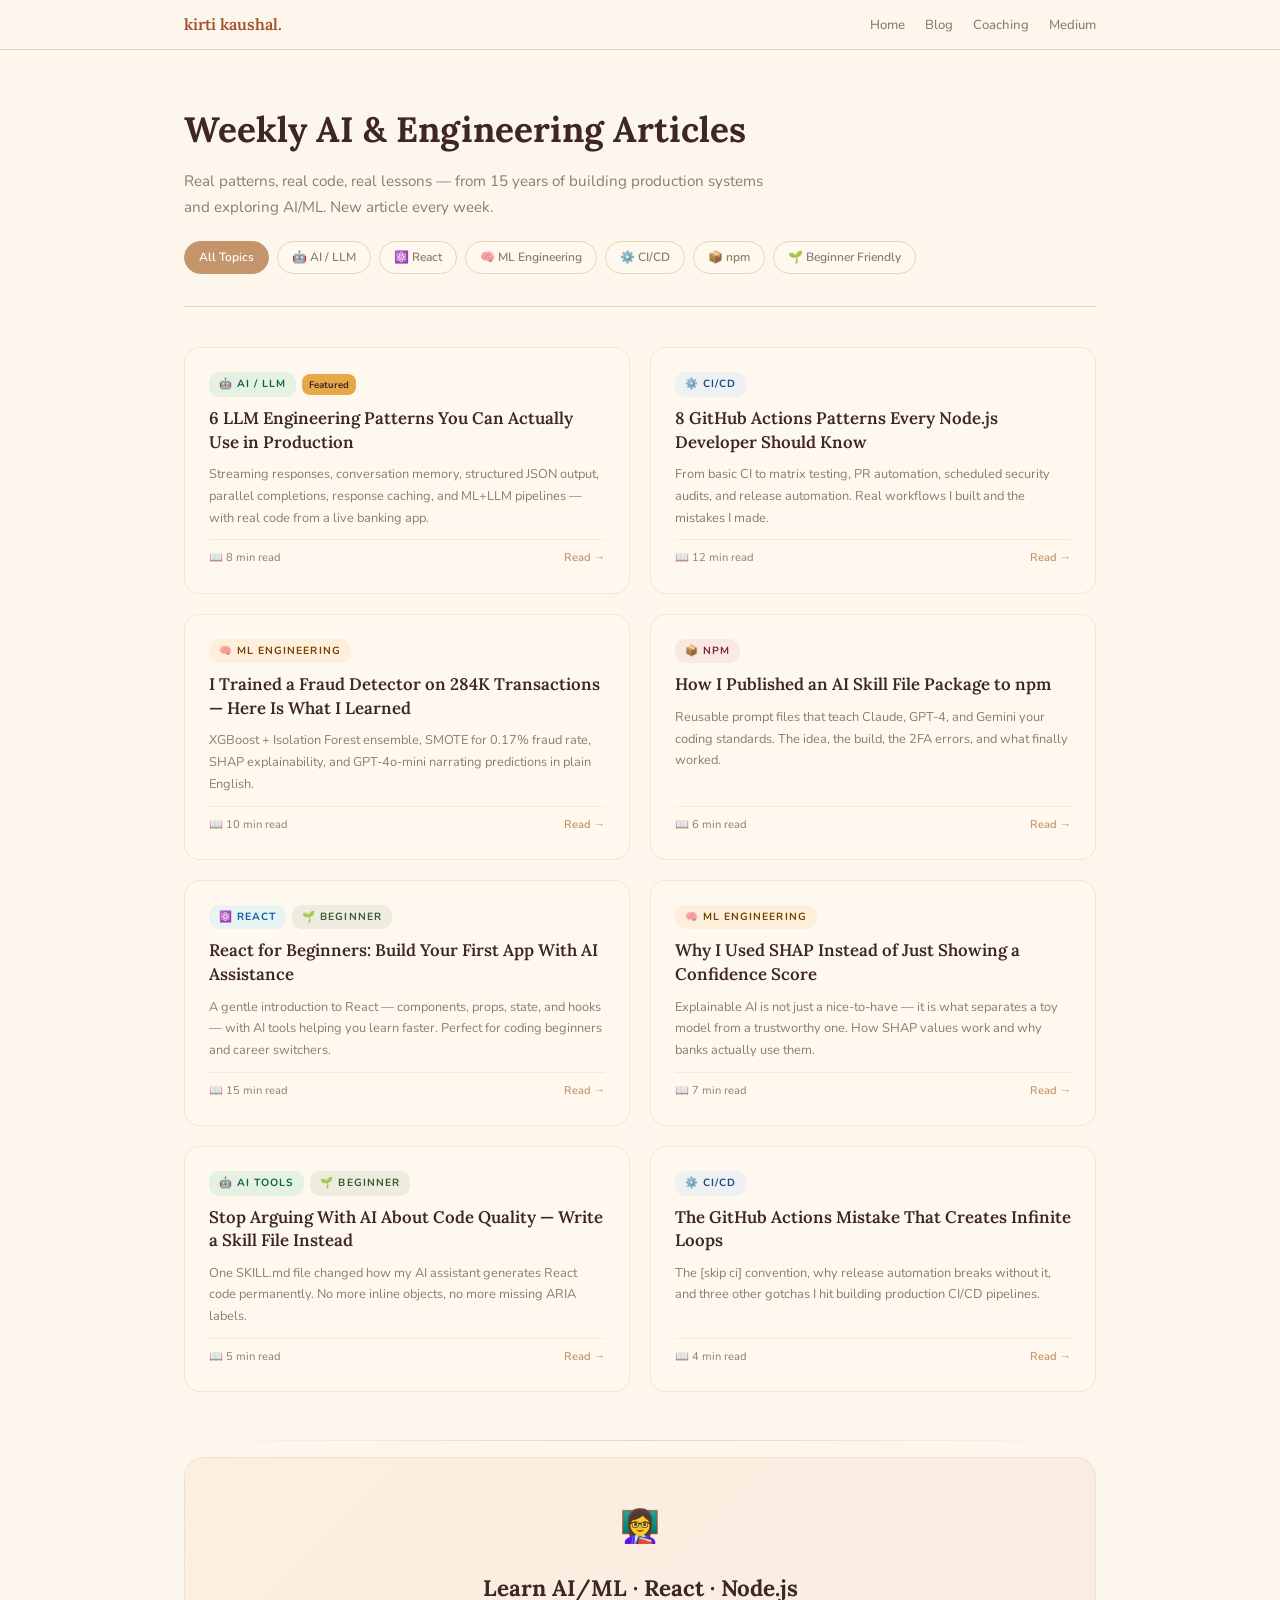
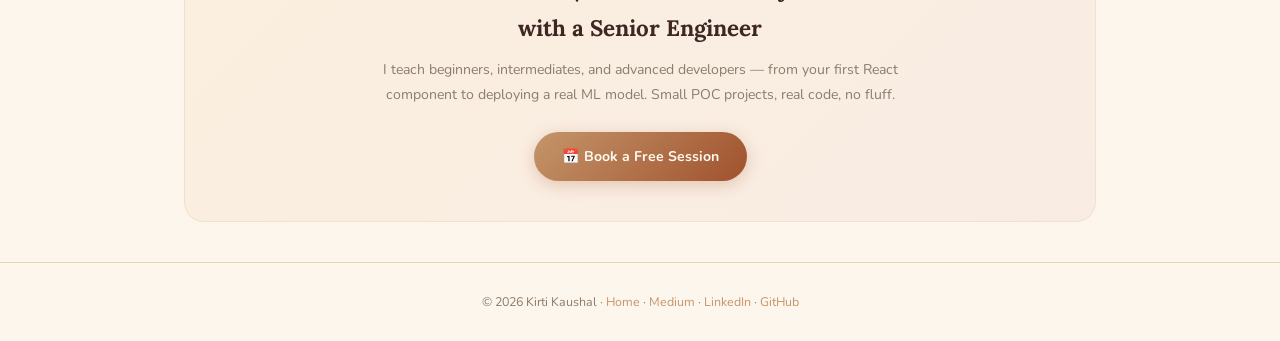
==== blog/index.html @ fc26205d "articles, blogs updated for projcets" ====
<!DOCTYPE html>
<html lang="en">
<head>
  <meta charset="UTF-8">
  <meta name="viewport" content="width=device-width, initial-scale=1.0">
  <title>Blog — Kirti Kaushal | AI/ML Engineering · React · GitHub Actions</title>
  <meta name="description" content="Weekly articles on AI/ML engineering, React, LLM patterns, GitHub Actions, npm packages, and building in public. By Kirti Kaushal — Senior AI/ML Engineer.">
  <meta name="keywords" content="AI ML engineering, React tutorials, LLM patterns, GitHub Actions, npm packages, fraud detection, XGBoost, SHAP, GPT-4, Node.js, skillforge-ai">
  <meta name="author" content="Kirti Kaushal">
  <meta name="robots" content="index, follow">
  <link rel="canonical" href="https://kirti.github.io/blog/">

  <!-- Open Graph -->
  <meta property="og:title" content="Blog — Kirti Kaushal | AI/ML Engineering">
  <meta property="og:description" content="Weekly articles on AI/ML engineering, React, LLM patterns, and building in public.">
  <meta property="og:url" content="https://kirti.github.io/blog/">
  <meta property="og:type" content="website">
  <meta property="og:image" content="https://avatars.githubusercontent.com/u/119587?s=400">

  <!-- Twitter Card -->
  <meta name="twitter:card" content="summary">
  <meta name="twitter:title" content="Blog — Kirti Kaushal">
  <meta name="twitter:description" content="Weekly AI/ML engineering articles, React tutorials, LLM patterns.">

  <link rel="preconnect" href="https://fonts.googleapis.com">
  <link href="https://fonts.googleapis.com/css2?family=Lora:ital,wght@0,400;0,600;0,700;1,400&family=Nunito:wght@400;500;600;700&display=swap" rel="stylesheet">
  <style>
    :root{--cream:#FDF6EC;--latte:#E8D5B7;--caramel:#C4956A;--cinnamon:#A0522D;--espresso:#3E2723;--honey:#E8A849;--warm-gray:#8B7D6B;--rose:#C97B84;--soft-shadow:rgba(62,39,35,0.08);}
    *{margin:0;padding:0;box-sizing:border-box;}
    body{font-family:'Nunito',sans-serif;background:var(--cream);color:var(--espresso);line-height:1.8;}
    .container{max-width:960px;margin:0 auto;padding:0 24px;}

    nav{position:sticky;top:0;z-index:100;backdrop-filter:blur(20px);background:rgba(253,246,236,0.92);border-bottom:1px solid var(--latte);padding:10px 0;}
    nav .inner{display:flex;align-items:center;justify-content:space-between;}
    .nav-logo{font-family:'Lora',serif;font-size:1rem;font-weight:600;color:var(--cinnamon);text-decoration:none;}
    .nav-links{display:flex;gap:20px;list-style:none;}
    .nav-links a{text-decoration:none;color:var(--warm-gray);font-size:0.82rem;font-weight:500;transition:color .2s;}
    .nav-links a:hover{color:var(--cinnamon);}

    .blog-hero{padding:48px 0 32px;border-bottom:1px solid var(--latte);}
    .blog-hero h1{font-family:'Lora',serif;font-size:2.2rem;font-weight:700;color:var(--espresso);margin-bottom:8px;}
    .blog-hero p{font-size:0.95rem;color:var(--warm-gray);max-width:600px;line-height:1.7;}
    .topic-filters{display:flex;flex-wrap:wrap;gap:8px;margin-top:20px;}
    .filter-btn{font-size:0.75rem;font-weight:600;padding:5px 14px;border-radius:20px;border:1px solid var(--latte);background:rgba(255,249,240,0.8);color:var(--warm-gray);cursor:pointer;transition:all .2s;text-decoration:none;}
    .filter-btn:hover,.filter-btn.active{background:var(--caramel);color:white;border-color:var(--caramel);}

    .articles-grid{display:grid;grid-template-columns:1fr 1fr;gap:20px;padding:40px 0;}
    .article-card{background:rgba(255,249,240,0.9);border:1px solid rgba(232,213,183,0.5);border-radius:16px;padding:24px;text-decoration:none;display:flex;flex-direction:column;gap:10px;transition:all .25s;}
    .article-card:hover{transform:translateY(-3px);box-shadow:0 10px 30px var(--soft-shadow);border-color:var(--caramel);}
    .article-tag{display:inline-flex;align-items:center;gap:4px;font-size:0.65rem;font-weight:700;letter-spacing:0.1em;text-transform:uppercase;padding:3px 10px;border-radius:10px;width:fit-content;}
    .tag-ai{background:rgba(0,180,120,0.1);color:#0a6644;}
    .tag-react{background:rgba(97,218,251,0.15);color:#0a5fa6;}
    .tag-ci{background:rgba(88,166,255,0.1);color:#1a4a8a;}
    .tag-ml{background:rgba(232,168,73,0.12);color:#7a4200;}
    .tag-npm{background:rgba(201,123,132,0.12);color:#7a2535;}
    .tag-beginner{background:rgba(168,181,160,0.2);color:#3a5a30;}
    .article-title{font-family:'Lora',serif;font-size:1.05rem;font-weight:600;color:var(--espresso);line-height:1.4;}
    .article-desc{font-size:0.8rem;color:var(--warm-gray);line-height:1.7;flex:1;}
    .article-meta{display:flex;align-items:center;justify-content:space-between;font-size:0.7rem;color:var(--warm-gray);padding-top:8px;border-top:1px solid rgba(232,213,183,0.4);}
    .read-time{display:flex;align-items:center;gap:4px;}
    .article-arrow{color:var(--caramel);font-weight:600;}
    .featured-badge{font-size:0.6rem;background:var(--honey);color:var(--espresso);padding:2px 7px;border-radius:8px;font-weight:700;}

    .section-divider{border:none;height:1px;background:linear-gradient(90deg,transparent,var(--latte),transparent);margin:8px 0;}

    .teach-cta{background:linear-gradient(135deg,rgba(232,168,73,0.08),rgba(201,123,132,0.08));border:1px solid rgba(232,213,183,0.5);border-radius:20px;padding:40px;text-align:center;margin:16px 0 40px;}
    .teach-cta h3{font-family:'Lora',serif;font-size:1.4rem;color:var(--espresso);margin-bottom:10px;}
    .teach-cta p{font-size:0.88rem;color:var(--warm-gray);max-width:520px;margin:0 auto 24px;line-height:1.75;}
    .cta-btn{display:inline-flex;align-items:center;gap:8px;padding:12px 28px;background:linear-gradient(135deg,var(--caramel),var(--cinnamon));color:#fff9f0;font-weight:700;font-size:0.88rem;text-decoration:none;border-radius:30px;transition:all .3s;box-shadow:0 4px 16px rgba(160,82,45,0.25);}
    .cta-btn:hover{transform:translateY(-2px);box-shadow:0 8px 24px rgba(160,82,45,0.35);}

    footer{padding:28px 0;border-top:1px solid var(--latte);text-align:center;font-size:0.78rem;color:var(--warm-gray);}
    footer a{color:var(--caramel);text-decoration:none;}

    @media(max-width:680px){.articles-grid{grid-template-columns:1fr;}.blog-hero h1{font-size:1.6rem;}}
  </style>
</head>
<body>

<nav>
  <div class="container inner">
    <a href="/" class="nav-logo">kirti kaushal.</a>
    <ul class="nav-links">
      <li><a href="/">Home</a></li>
      <li><a href="/blog/">Blog</a></li>
      <li><a href="/#connect">Coaching</a></li>
      <li><a href="https://medium.com/@kirtikau" target="_blank">Medium</a></li>
    </ul>
  </div>
</nav>

<div class="container">
  <div class="blog-hero">
    <h1>Weekly AI & Engineering Articles</h1>
    <p>Real patterns, real code, real lessons — from 15 years of building production systems and exploring AI/ML. New article every week.</p>
    <div class="topic-filters">
      <a href="#all" class="filter-btn active">All Topics</a>
      <a href="#ai" class="filter-btn">🤖 AI / LLM</a>
      <a href="#react" class="filter-btn">⚛️ React</a>
      <a href="#ml" class="filter-btn">🧠 ML Engineering</a>
      <a href="#ci" class="filter-btn">⚙️ CI/CD</a>
      <a href="#npm" class="filter-btn">📦 npm</a>
      <a href="#beginner" class="filter-btn">🌱 Beginner Friendly</a>
    </div>
  </div>

  <div class="articles-grid">

    <a href="/blog/llm-patterns-production.html" class="article-card">
      <div style="display:flex;gap:6px;align-items:center;flex-wrap:wrap;">
        <span class="article-tag tag-ai">🤖 AI / LLM</span>
        <span class="featured-badge">Featured</span>
      </div>
      <div class="article-title">6 LLM Engineering Patterns You Can Actually Use in Production</div>
      <div class="article-desc">Streaming responses, conversation memory, structured JSON output, parallel completions, response caching, and ML+LLM pipelines — with real code from a live banking app.</div>
      <div class="article-meta">
        <span class="read-time">📖 8 min read</span>
        <span class="article-arrow">Read →</span>
      </div>
    </a>

    <a href="/blog/github-actions-node.html" class="article-card">
      <span class="article-tag tag-ci">⚙️ CI/CD</span>
      <div class="article-title">8 GitHub Actions Patterns Every Node.js Developer Should Know</div>
      <div class="article-desc">From basic CI to matrix testing, PR automation, scheduled security audits, and release automation. Real workflows I built and the mistakes I made.</div>
      <div class="article-meta">
        <span class="read-time">📖 12 min read</span>
        <span class="article-arrow">Read →</span>
      </div>
    </a>

    <a href="/blog/fraud-detection-ml.html" class="article-card">
      <span class="article-tag tag-ml">🧠 ML Engineering</span>
      <div class="article-title">I Trained a Fraud Detector on 284K Transactions — Here Is What I Learned</div>
      <div class="article-desc">XGBoost + Isolation Forest ensemble, SMOTE for 0.17% fraud rate, SHAP explainability, and GPT-4o-mini narrating predictions in plain English.</div>
      <div class="article-meta">
        <span class="read-time">📖 10 min read</span>
        <span class="article-arrow">Read →</span>
      </div>
    </a>

    <a href="/blog/skillforge-ai-npm.html" class="article-card">
      <span class="article-tag tag-npm">📦 npm</span>
      <div class="article-title">How I Published an AI Skill File Package to npm</div>
      <div class="article-desc">Reusable prompt files that teach Claude, GPT-4, and Gemini your coding standards. The idea, the build, the 2FA errors, and what finally worked.</div>
      <div class="article-meta">
        <span class="read-time">📖 6 min read</span>
        <span class="article-arrow">Read →</span>
      </div>
    </a>

    <a href="/blog/react-ai-beginners.html" class="article-card">
      <div style="display:flex;gap:6px;flex-wrap:wrap;">
        <span class="article-tag tag-react">⚛️ React</span>
        <span class="article-tag tag-beginner">🌱 Beginner</span>
      </div>
      <div class="article-title">React for Beginners: Build Your First App With AI Assistance</div>
      <div class="article-desc">A gentle introduction to React — components, props, state, and hooks — with AI tools helping you learn faster. Perfect for coding beginners and career switchers.</div>
      <div class="article-meta">
        <span class="read-time">📖 15 min read</span>
        <span class="article-arrow">Read →</span>
      </div>
    </a>

    <a href="/blog/shap-explainability.html" class="article-card">
      <span class="article-tag tag-ml">🧠 ML Engineering</span>
      <div class="article-title">Why I Used SHAP Instead of Just Showing a Confidence Score</div>
      <div class="article-desc">Explainable AI is not just a nice-to-have — it is what separates a toy model from a trustworthy one. How SHAP values work and why banks actually use them.</div>
      <div class="article-meta">
        <span class="read-time">📖 7 min read</span>
        <span class="article-arrow">Read →</span>
      </div>
    </a>

    <a href="/blog/ai-skill-files.html" class="article-card">
      <div style="display:flex;gap:6px;flex-wrap:wrap;">
        <span class="article-tag tag-ai">🤖 AI Tools</span>
        <span class="article-tag tag-beginner">🌱 Beginner</span>
      </div>
      <div class="article-title">Stop Arguing With AI About Code Quality — Write a Skill File Instead</div>
      <div class="article-desc">One SKILL.md file changed how my AI assistant generates React code permanently. No more inline objects, no more missing ARIA labels.</div>
      <div class="article-meta">
        <span class="read-time">📖 5 min read</span>
        <span class="article-arrow">Read →</span>
      </div>
    </a>

    <a href="/blog/github-actions-loops.html" class="article-card">
      <span class="article-tag tag-ci">⚙️ CI/CD</span>
      <div class="article-title">The GitHub Actions Mistake That Creates Infinite Loops</div>
      <div class="article-desc">The [skip ci] convention, why release automation breaks without it, and three other gotchas I hit building production CI/CD pipelines.</div>
      <div class="article-meta">
        <span class="read-time">📖 4 min read</span>
        <span class="article-arrow">Read →</span>
      </div>
    </a>

  </div>

  <hr class="section-divider">

  <div class="teach-cta">
    <div style="font-size:2rem;margin-bottom:12px;">👩‍🏫</div>
    <h3>Learn AI/ML · React · Node.js<br>with a Senior Engineer</h3>
    <p>I teach beginners, intermediates, and advanced developers — from your first React component to deploying a real ML model. Small POC projects, real code, no fluff.</p>
    <a href="mailto:kirtikau@gmail.com?subject=Coaching Session Request" class="cta-btn">📅 Book a Free Session</a>
  </div>

</div>

<footer>
  <p>© 2026 Kirti Kaushal · <a href="/">Home</a> · <a href="https://medium.com/@kirtikau" target="_blank">Medium</a> · <a href="https://www.linkedin.com/in/kirti3/" target="_blank">LinkedIn</a> · <a href="https://github.com/kirti" target="_blank">GitHub</a></p>
</footer>

</body>
</html>
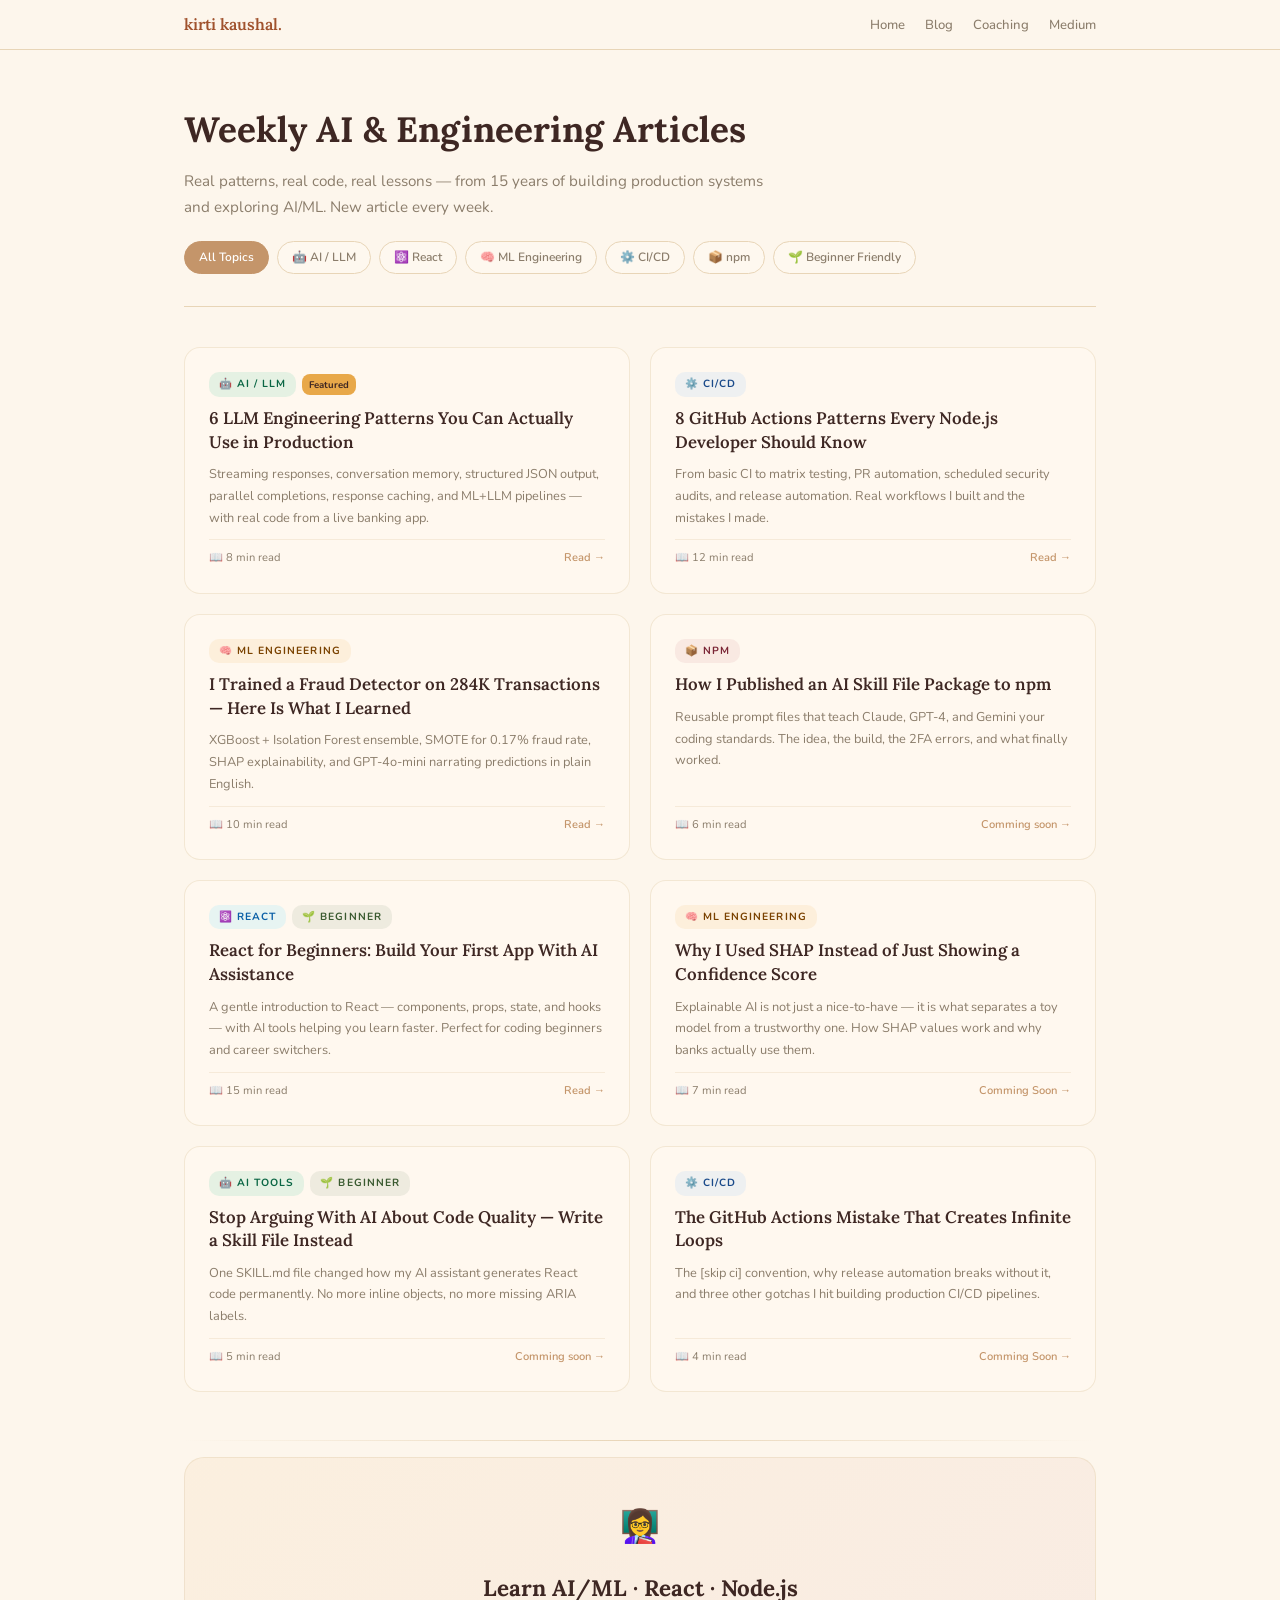
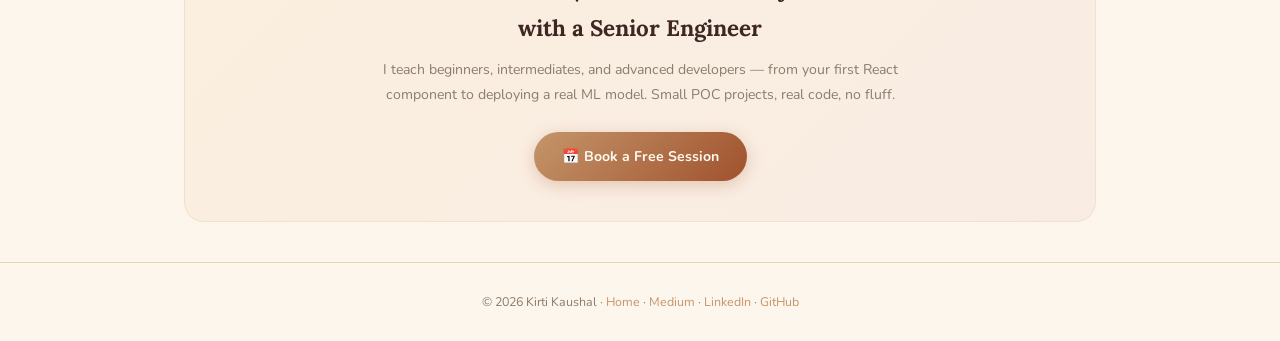
==== commit d45b6ac6: "Update index.html Comming soon pages (wip)" ====
--- a/blog/index.html
+++ b/blog/index.html
@@ -139,13 +139,13 @@
       </div>
     </a>
 
-    <a href="/blog/skillforge-ai-npm.html" class="article-card">
+    <a href="#" class="article-card">
       <span class="article-tag tag-npm">📦 npm</span>
       <div class="article-title">How I Published an AI Skill File Package to npm</div>
       <div class="article-desc">Reusable prompt files that teach Claude, GPT-4, and Gemini your coding standards. The idea, the build, the 2FA errors, and what finally worked.</div>
       <div class="article-meta">
         <span class="read-time">📖 6 min read</span>
-        <span class="article-arrow">Read →</span>
+        <span class="article-arrow">Comming soon →</span>
       </div>
     </a>
 
@@ -162,17 +162,17 @@
       </div>
     </a>
 
-    <a href="/blog/shap-explainability.html" class="article-card">
+    <a href="#" class="article-card">
       <span class="article-tag tag-ml">🧠 ML Engineering</span>
       <div class="article-title">Why I Used SHAP Instead of Just Showing a Confidence Score</div>
       <div class="article-desc">Explainable AI is not just a nice-to-have — it is what separates a toy model from a trustworthy one. How SHAP values work and why banks actually use them.</div>
       <div class="article-meta">
         <span class="read-time">📖 7 min read</span>
-        <span class="article-arrow">Read →</span>
-      </div>
-    </a>
-
-    <a href="/blog/ai-skill-files.html" class="article-card">
+        <span class="article-arrow">Comming Soon →</span>
+      </div>
+    </a>
+
+    <a href="#" class="article-card">
       <div style="display:flex;gap:6px;flex-wrap:wrap;">
         <span class="article-tag tag-ai">🤖 AI Tools</span>
         <span class="article-tag tag-beginner">🌱 Beginner</span>
@@ -181,17 +181,17 @@
       <div class="article-desc">One SKILL.md file changed how my AI assistant generates React code permanently. No more inline objects, no more missing ARIA labels.</div>
       <div class="article-meta">
         <span class="read-time">📖 5 min read</span>
-        <span class="article-arrow">Read →</span>
-      </div>
-    </a>
-
-    <a href="/blog/github-actions-loops.html" class="article-card">
+        <span class="article-arrow">Comming soon →</span>
+      </div>
+    </a>
+
+    <a href="#" class="article-card">
       <span class="article-tag tag-ci">⚙️ CI/CD</span>
       <div class="article-title">The GitHub Actions Mistake That Creates Infinite Loops</div>
       <div class="article-desc">The [skip ci] convention, why release automation breaks without it, and three other gotchas I hit building production CI/CD pipelines.</div>
       <div class="article-meta">
         <span class="read-time">📖 4 min read</span>
-        <span class="article-arrow">Read →</span>
+        <span class="article-arrow">Comming Soon →</span>
       </div>
     </a>
 
